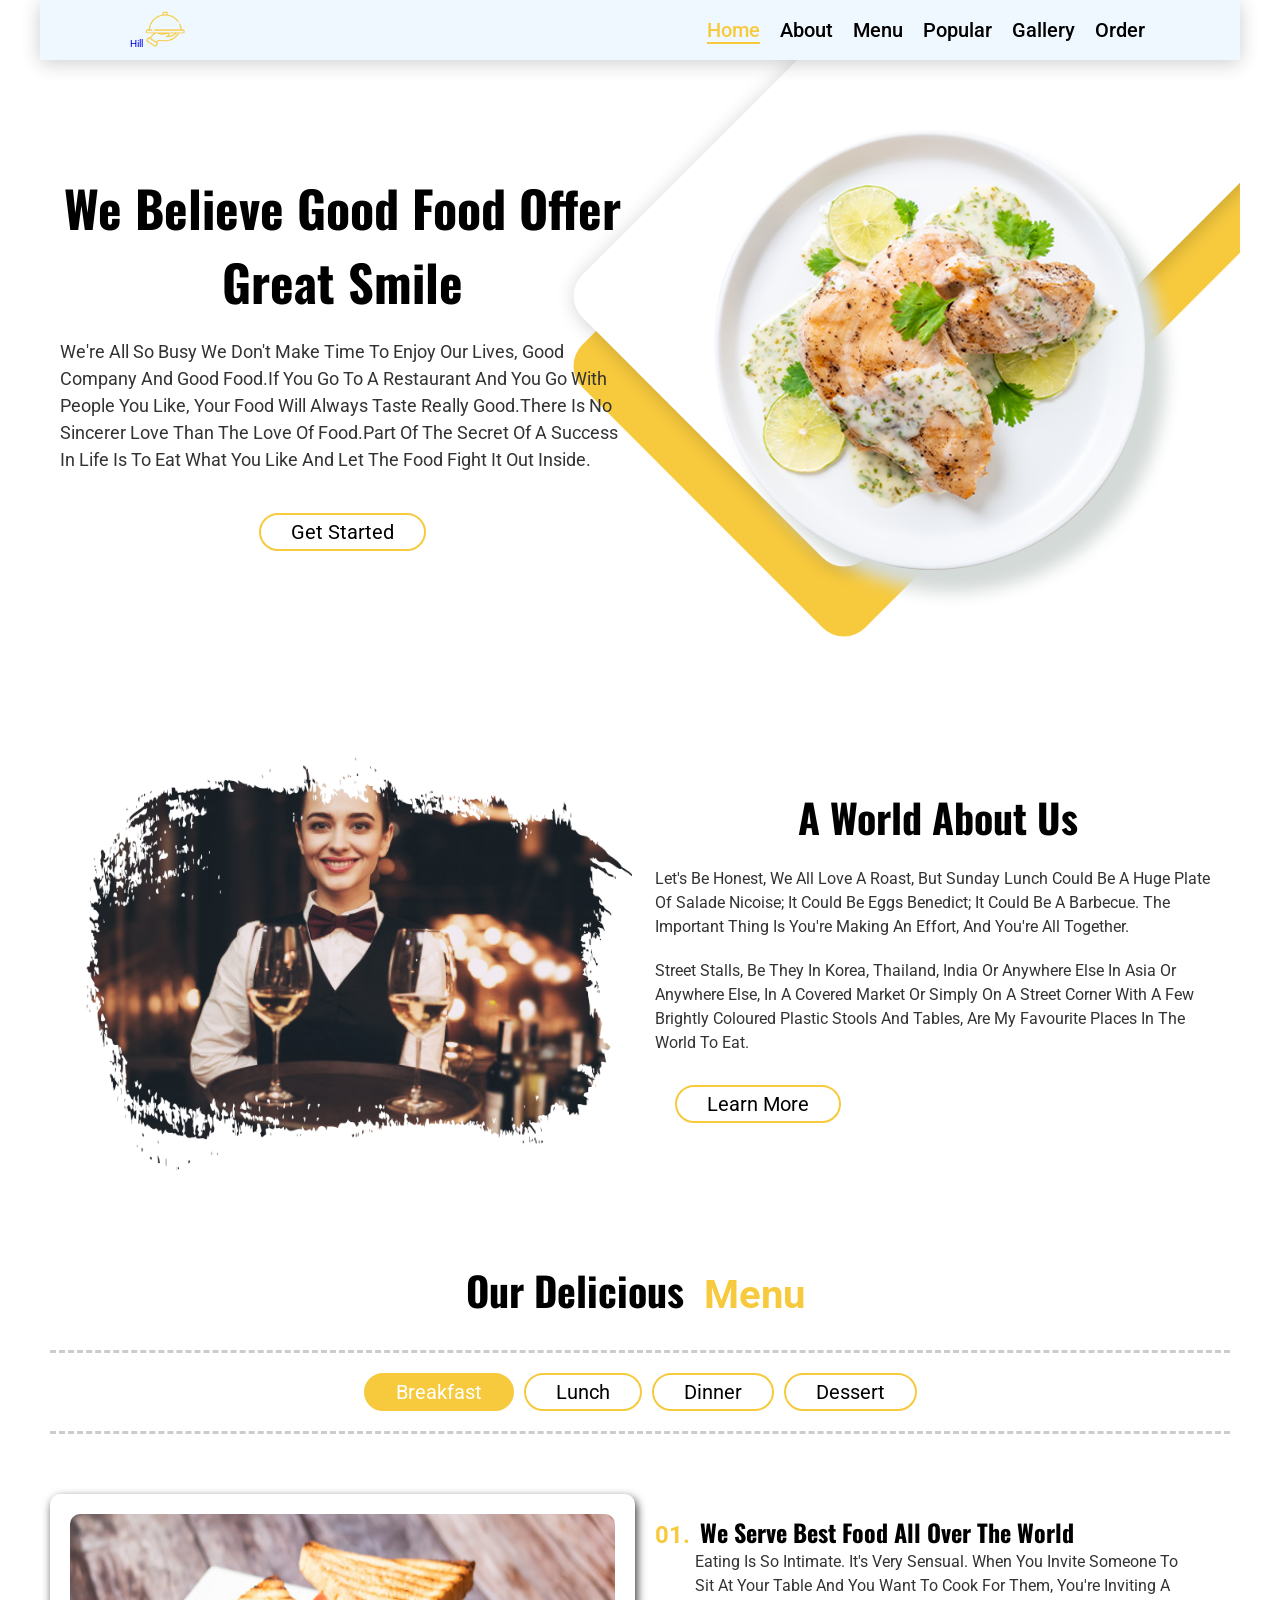
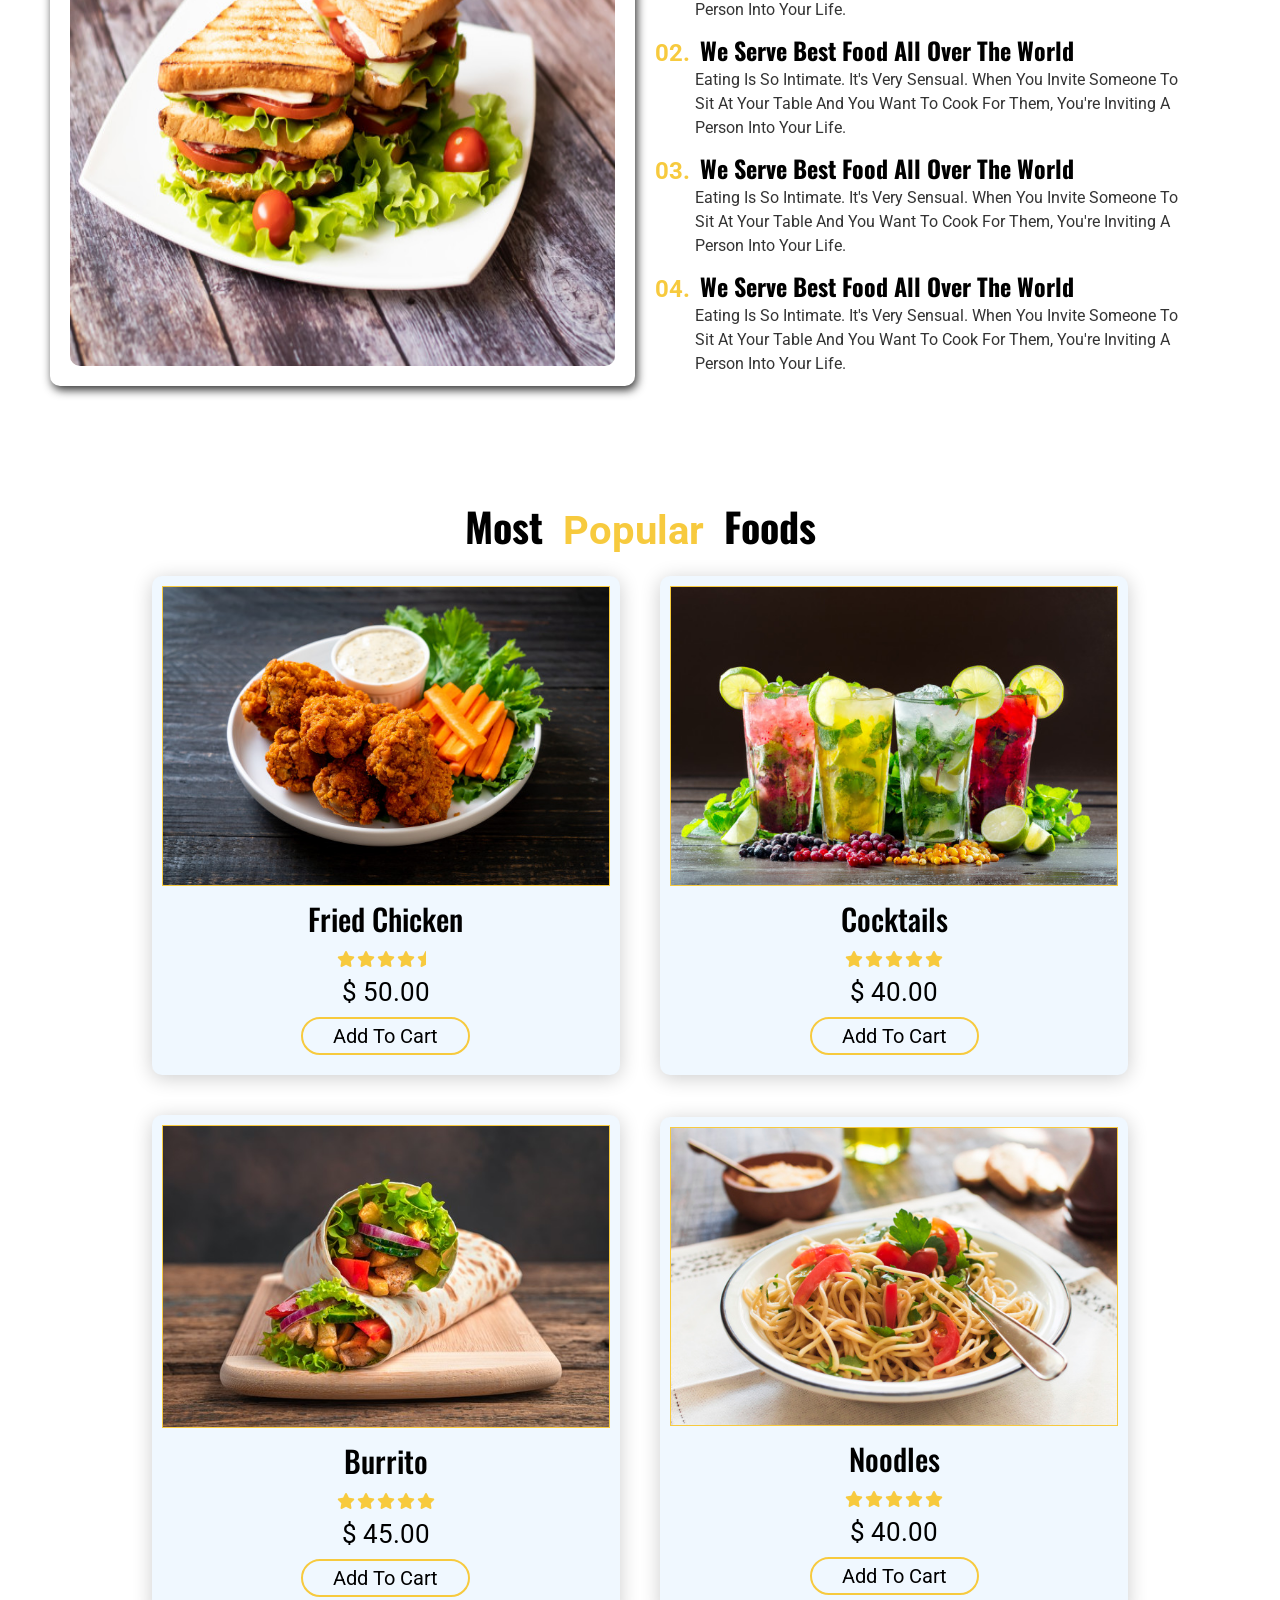
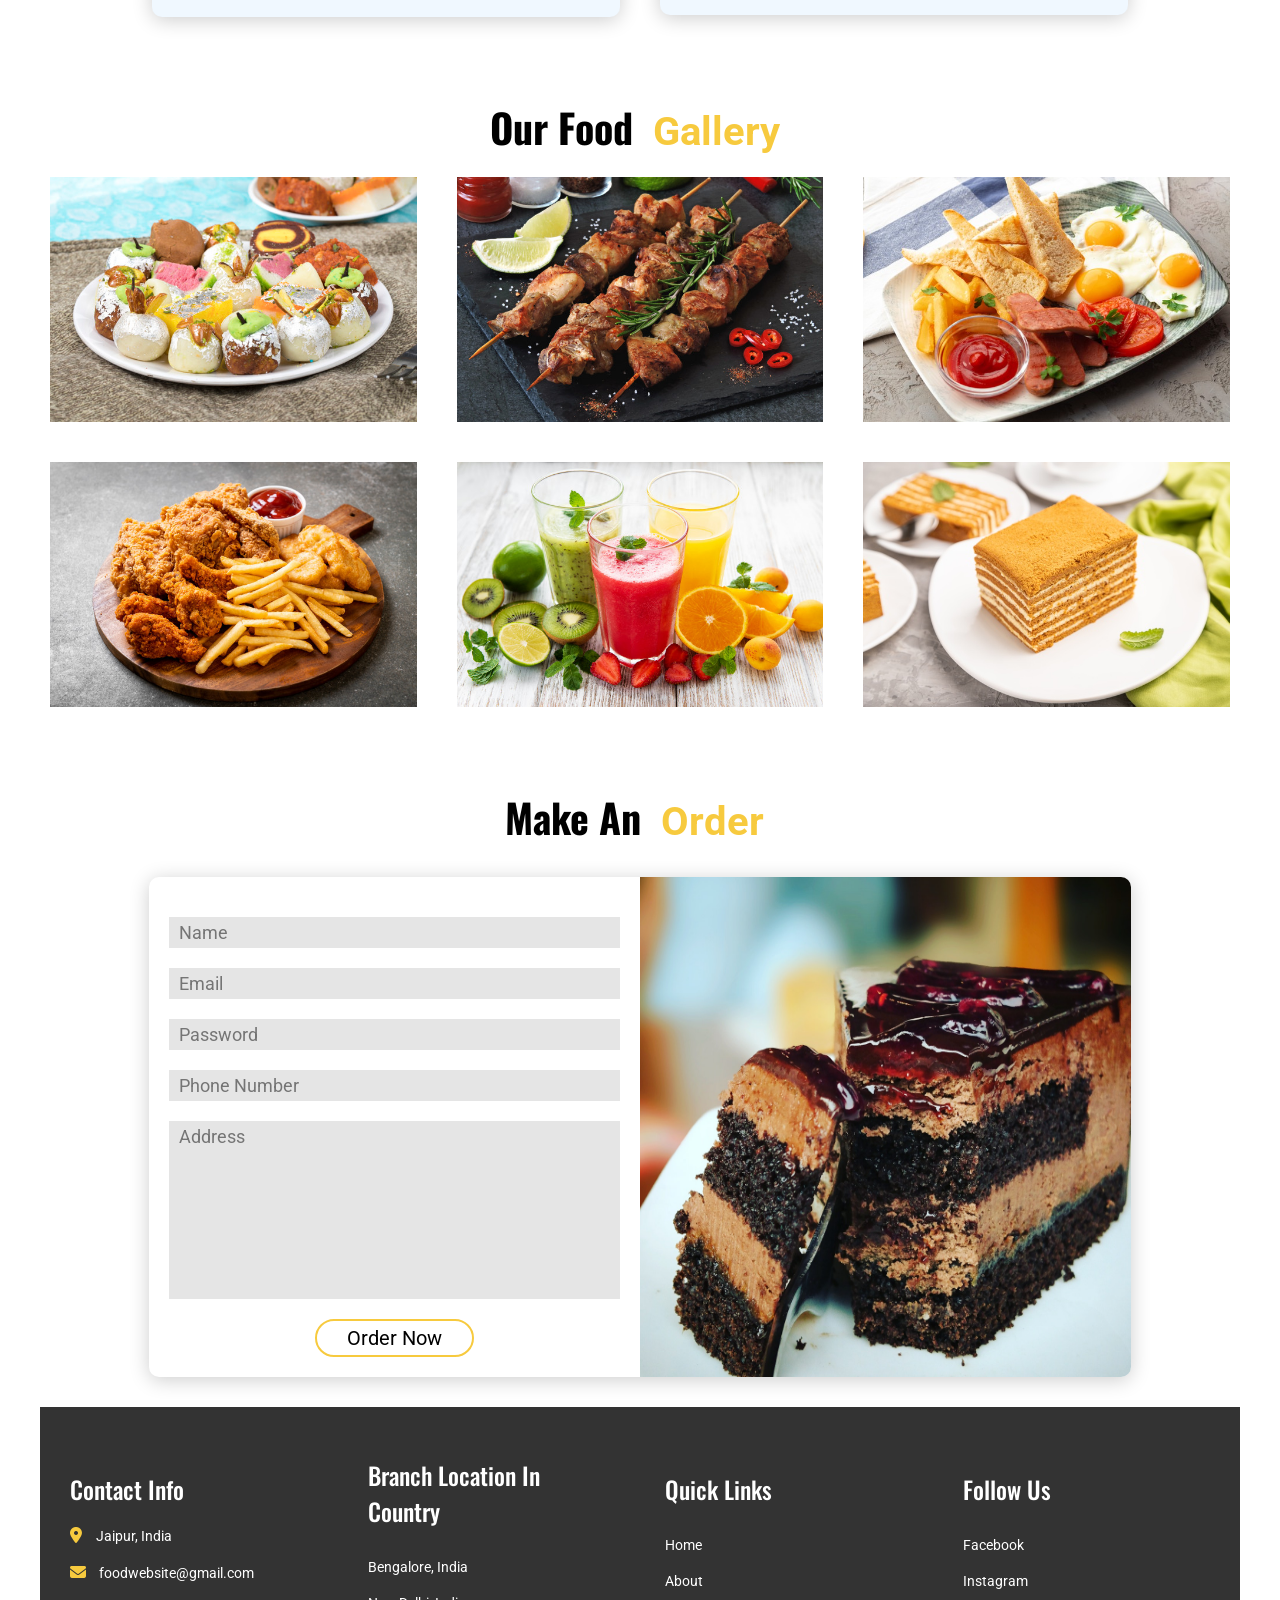
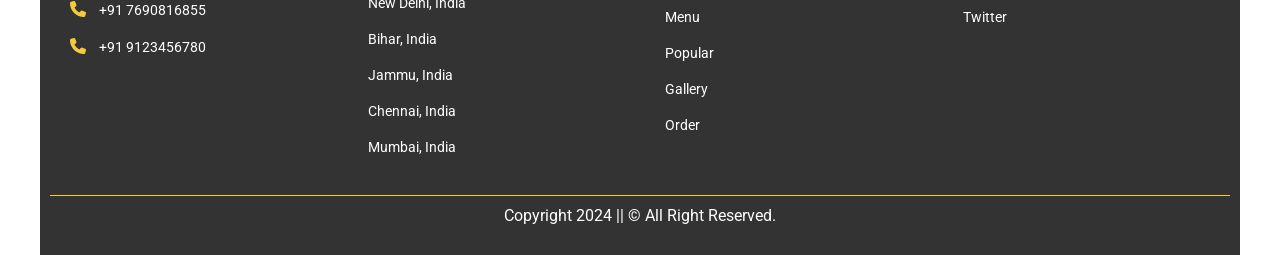
==== index.html @ 7f51686d "Add files via upload" ====
<!DOCTYPE html>
<html lang="en">
  <head>
    <meta charset="UTF-8" />
    <meta http-equiv="X-UA-Compatible" content="IE=edge" />
    <meta name="viewport" content="width=device-width, initial-scale=1.0" />
    <title>Food-website</title>
    <link
      rel="shortcut icon"
      href="./images/title-logo.png"
      type="image/x-icon"
    />

    <!-- ----linked font awesome cdn---- -->
    <link
      rel="stylesheet"
      href="https://cdnjs.cloudflare.com/ajax/libs/font-awesome/6.1.1/css/all.min.css"
      integrity="sha512-KfkfwYDsLkIlwQp6LFnl8zNdLGxu9YAA1QvwINks4PhcElQSvqcyVLLD9aMhXd13uQjoXtEKNosOWaZqXgel0g=="
      crossorigin="anonymous"
      referrerpolicy="no-referrer"
    />

    <!-- ----linked style.css file---- -->
    <link rel="stylesheet" href="./public/css/style.css" />

    <!-- ----linked media.css file---- -->
    <link rel="stylesheet" href="./public/css/media.css" />
  </head>
  <body>
    <!-- ====markup header element==== -->
    <header class="header">
      <!-- ---header logo--- -->
      <div class="header-logo">
        <a class="active" href="#home"
          >Hill <img src="./images/logo-img.png" alt="logo"
        /></a>
      </div>

      <!-- ---navigation--- -->
      <nav class="navbar">
        <ul>
          <li>
            <a class="active" href="#home">home</a>
          </li>
          <li>
            <a href="#about">About</a>
          </li>
          <li>
            <a href="#menu">Menu</a>
          </li>
          <li>
            <a href="#popular">Popular</a>
          </li>
          <li>
            <a href="#gallery">Gallery</a>
          </li>
          <li>
            <a href="#order">Order</a>
          </li>
        </ul>
      </nav>

      <!-- ---menu bar--- -->
      <div id="menu-bar" class="fas fa-bars"></div>
    </header>

    <!-- ====markup main element==== -->

    <main>
      <!-- ====markup home section==== -->
      <section id="home" class="home">
        <div class="home-desc">
          <h1>We Believe Good Food Offer Great Smile</h1>
          <p>
            We're all so busy we don't make time to enjoy our lives, good
            company and good food.If you go to a restaurant and you go with
            people you like, your food will always taste really good.There is no
            sincerer love than the love of food.Part of the secret of a success
            in life is to eat what you like and let the food fight it out
            inside.
          </p>
          <input type="button" value="get started" />
        </div>

        <div class="home-image">
          <img src="./images/home-img.png" alt="Net Error" />
        </div>
      </section>

      <!-- ====markup about section==== -->
      <section id="about" class="about">
        <div class="about-image">
          <img src="./images/about-frame-img.png" alt="" />
        </div>

        <div class="about-desc">
          <h2>A world about us</h2>
          <p>
            Let's be honest, we all love a roast, but Sunday lunch could be a
            huge plate of salade nicoise; it could be eggs benedict; it could be
            a barbecue. The important thing is you're making an effort, and
            you're all together.
          </p>
          <p>
            Street stalls, be they in Korea, Thailand, India or anywhere else in
            Asia or anywhere else, in a covered market or simply on a street
            corner with a few brightly coloured plastic stools and tables, are
            my favourite places in the world to eat.
          </p>

          <input type="button" value="learn more" />
        </div>
      </section>

      <!-- ====markup about section==== -->
      <section id="menu" class="menu">
        <h2>our delicious <span>menu</span></h2>
        <div class="catagory">
          <input type="button" class="active" value="breakfast" />
          <input type="button" value="lunch" />
          <input type="button" value="dinner" />
          <input type="button" value="dessert" />
        </div>

        <div class="catagory-img">
          <img id="c-img" src="./images/menu-lunch.jpg" alt="Net Error" />
        </div>

        <!-- ---info content 01--- -->
        <div class="menu-content">
          <div class="info">
            <h3><span>01.</span>we serve best food all over the world</h3>
            <p>
              Eating is so intimate. It's very sensual. When you invite someone
              to sit at your table and you want to cook for them, you're
              inviting a person into your life.
            </p>
          </div>

          <!-- ---info content 02--- -->
          <div class="info">
            <h3><span>02.</span>we serve best food all over the world</h3>
            <p>
              Eating is so intimate. It's very sensual. When you invite someone
              to sit at your table and you want to cook for them, you're
              inviting a person into your life.
            </p>
          </div>

          <!-- ---info content 03--- -->
          <div class="info">
            <h3><span>03.</span>we serve best food all over the world</h3>
            <p>
              Eating is so intimate. It's very sensual. When you invite someone
              to sit at your table and you want to cook for them, you're
              inviting a person into your life.
            </p>
          </div>

          <!-- ---info content 04--- -->
          <div class="info">
            <h3><span>04.</span>we serve best food all over the world</h3>
            <p>
              Eating is so intimate. It's very sensual. When you invite someone
              to sit at your table and you want to cook for them, you're
              inviting a person into your life.
            </p>
          </div>
        </div>
      </section>

      <!-- ====markup popular section==== -->
      <section id="popular" class="popular">
        <h2>Most <span>Popular</span> Foods</h2>

        <div class="popular-content">
          <!-- ---card 01--- -->
          <div class="p-card">
            <img src="./images/product-1.jpg" alt="Net Error" />
            <h4>Fried Chicken</h4>
            <div class="review">
              <i class="fas fa-star"></i>
              <i class="fas fa-star"></i>
              <i class="fas fa-star"></i>
              <i class="fas fa-star"></i>
              <i class="fas fa-star-half"></i>
            </div>
            <p class="price">$ 50.00</p>
            <input type="button" value="add to cart" />
          </div>

          <!-- ---card 02--- -->
          <div class="p-card">
            <img src="./images/product-2.jpg" alt="Net Error" />
            <h4>Cocktails</h4>
            <div class="review">
              <i class="fas fa-star"></i>
              <i class="fas fa-star"></i>
              <i class="fas fa-star"></i>
              <i class="fas fa-star"></i>
              <i class="fas fa-star"></i>
            </div>
            <p class="price">$ 40.00</p>
            <input type="button" value="add to cart" />
          </div>

          <!-- ---card 03--- -->
          <div class="p-card">
            <img src="./images/product-3.jpg" alt="Net Error" />
            <h4>Burrito</h4>
            <div class="review">
              <i class="fas fa-star"></i>
              <i class="fas fa-star"></i>
              <i class="fas fa-star"></i>
              <i class="fas fa-star"></i>
              <i class="fas fa-star"></i>
            </div>
            <p class="price">$ 45.00</p>
            <input type="button" value="add to cart" />
          </div>

          <!-- ---card 04--- -->
          <div class="p-card">
            <img src="./images/product-4.jpg" alt="Net Error" />
            <h4>Noodles</h4>
            <div class="review">
              <i class="fas fa-star"></i>
              <i class="fas fa-star"></i>
              <i class="fas fa-star"></i>
              <i class="fas fa-star"></i>
              <i class="fas fa-star"></i>
            </div>
            <p class="price">$ 40.00</p>
            <input type="button" value="add to cart" />
          </div>
        </div>
      </section>

      <!-- ====markup gallery section==== -->
      <section id="gallery" class="gallery">
        <h2>our food <span>gallery</span></h2>

        <div class="gallery-content">
          <!-- ---gallery card 01--- -->
          <div class="g-card">
            <img src="./images/img1.jpg" alt="Net Error" />
            <h3>Best Sweets</h3>
          </div>

          <!-- ---gallery card 02--- -->
          <div class="g-card">
            <img src="./images/img2.jpg" alt="Net Error" />
            <h3>Best Beef</h3>
          </div>

          <!-- ---gallery card 03--- -->
          <div class="g-card">
            <img src="./images/img3.jpg" alt="Net Error" />
            <h3>Best Breakfast</h3>
          </div>

          <!-- ---gallery card 04--- -->
          <div class="g-card">
            <img src="./images/img4.jpg" alt="Net Error" />
            <h3>Best Chicken</h3>
          </div>

          <!-- ---gallery card 05--- -->
          <div class="g-card">
            <img src="./images/img5.jpg" alt="Net Error" />
            <h3>Best Juices</h3>
          </div>

          <!-- ---gallery card 06--- -->
          <div class="g-card">
            <img src="./images/img6.jpg" alt="Net Error" />
            <h3>Best Desserts</h3>
          </div>
        </div>
      </section>

      <!-- ====markup gallery section==== -->
      <section id="order" class="order">
        <h2>make an <span>order</span></h2>

        <div class="order-content">
          <form action="#" class="order-form" autocomplete="off">
            <input type="text" placeholder="name" required />
            <input type="email" placeholder="email" required />
            <input type="password" placeholder="password" required />
            <input type="number" placeholder="phone Number" required />
            <textarea cols="30" rows="8" placeholder="address"></textarea>

            <button type="submit">Order now</button>
          </form>
          <img src="./images/form-img.jpg" alt="Net Error" />
        </div>
      </section>
    </main>

    <!-- ====markup footer element==== -->
    <footer class="footer">
      <div class="contact-info">
        <h4>contact info</h4>
        <p><i class="fas fa-location-dot"></i><span>Jaipur, India</span></p>
        <p>
          <i class="fas fa-envelope"></i> <span>foodwebsite@gmail.com</span>
        </p>
        <p><i class="fas fa-phone"></i> <span>+91 7690816855</span></p>
        <p><i class="fas fa-phone"></i> <span>+91 9123456780</span></p>
      </div>

      <div class="location">
        <h4>branch location in Country</h4>
        <ul>
          <li><a href="#">Bengalore, India</a></li>
          <li><a href="#">New Delhi, India</a></li>
          <li><a href="#">Bihar, India</a></li>
          <li><a href="#">Jammu, India</a></li>
          <li><a href="#">Chennai, India</a></li>
          <li><a href="#">Mumbai, India</a></li>
        </ul>
      </div>

      <div class="quick-links">
        <h4>quick links</h4>
        <ul>
          <li><a href="#home">home</a></li>
          <li><a href="#about">about</a></li>
          <li><a href="#menu">menu</a></li>
          <li><a href="#popular">popular</a></li>
          <li><a href="#gallery">gallery</a></li>
          <li><a href="#order">order</a></li>
        </ul>
      </div>

      <div class="follow-us">
        <h4>follow us</h4>
        <ul>
          <li>
            <a href="https://www.facebook.com" target="blank">facebook</a>
          </li>
          <li>
            <a href="https://www.instagram.com" target="blank">instagram</a>
          </li>
          <li><a href="https://www.twitter.com" target="blank">twitter</a></li>
          <!-- <li>
            <a href="https://www.twitter.com" target="blank">Twitter</a>
          </li> -->
        </ul>
      </div>

      <div class="copyright">
        <p>Copyright 2024 || &copy all right reserved.</p>
      </div>
    </footer>

    <!-- ----linked main.js file---- -->
    <script src="./public/js/main.js"></script>
  </body>
</html>
---- public/css/style.css ----
@import url("https://fonts.googleapis.com/css2?family=Oswald:wght@200;400;500&family=Roboto:wght@100;300;400;500;700&display=swap");
.buttonStyle, .home .home-desc input, .about .about-desc input, .menu .catagory input, .popular .popular-content .p-card input, .order .order-content .order-form button {
  padding: 0.5rem 3rem;
  border: 0.2rem solid #f7ca3e;
  border-radius: 50rem;
  font-size: 2rem;
  color: #000000;
  cursor: pointer;
  text-transform: capitalize;
  background-color: transparent;
  -webkit-transition: all 0.4s linear;
  transition: all 0.4s linear;
}

.buttonStyle:hover, .home .home-desc input:hover, .about .about-desc input:hover, .menu .catagory input:hover, .popular .popular-content .p-card input:hover, .order .order-content .order-form button:hover {
  color: #ffffff;
  background-color: #f7ca3e;
}

.sectionHeading, .menu h2, .popular h2, .gallery h2, .order h2 {
  font-size: 4rem;
  padding: 2rem;
  font-weight: 700;
  text-align: center;
  text-transform: capitalize;
  color: #000000;
}

.sectionHeading span, .menu h2 span, .popular h2 span, .gallery h2 span, .order h2 span {
  padding: 0 1rem;
  color: #f7ca3e;
}

.footerTitle, .footer .contact-info h4, .footer .location h4, .footer .quick-links h4, .footer .follow-us h4 {
  font-size: 2.4rem;
  color: #ffffff;
  font-weight: 500;
  text-align: left;
  text-transform: capitalize;
  padding: 1rem;
}

.footerLink, .footer .location ul li a, .footer .quick-links ul li a, .footer .follow-us ul li a {
  font-size: 1.4rem;
  color: #ffffff;
  text-transform: capitalize;
  -webkit-transition: all 0.4s linear;
  transition: all 0.4s linear;
}

.footerLink:hover, .footer .location ul li a:hover, .footer .quick-links ul li a:hover, .footer .follow-us ul li a:hover {
  color: #f7ca3e;
}

* {
  margin: 0;
  padding: 0;
  -webkit-box-sizing: border-box;
          box-sizing: border-box;
  outline: none;
  border: none;
  font-family: "Roboto", sans-serif;
}

html {
  font-size: 62.5%;
  overflow-x: hidden;
  scroll-behavior: smooth;
  overflow-x: hidden;
}

html::-webkit-scrollbar {
  width: 1.4rem;
}

html::-webkit-scrollbar-track {
  background: rgba(0, 0, 0, 0.2);
}

html::-webkit-scrollbar-thumb {
  background: #f7ca3e;
}

body {
  max-width: 1200px;
  margin: auto;
  background-color: #ffffff;
  position: relative;
  overflow-x: hidden;
}

h1,
h2,
h3,
h4 {
  font-family: "Oswald", sans-serif;
}

a {
  text-decoration: none;
}

a,
button,
input[button],
input[submit] {
  -webkit-transition: all 0.4s linear;
  transition: all 0.4s linear;
}

ul {
  list-style-type: none;
}

section {
  padding: 3rem 1rem;
}

.header {
  max-width: 1200px;
  width: 100%;
  height: 6rem;
  padding: 1rem 8rem;
  background-color: #f0f8ff;
  -webkit-box-shadow: 0 0.3rem 2rem rgba(0, 0, 0, 0.2);
          box-shadow: 0 0.3rem 2rem rgba(0, 0, 0, 0.2);
  display: -webkit-box;
  display: -ms-flexbox;
  display: flex;
  -webkit-box-orient: horizontal;
  -webkit-box-direction: normal;
      -ms-flex-direction: row;
          flex-direction: row;
  -webkit-box-pack: justify;
      -ms-flex-pack: justify;
          justify-content: space-between;
  -webkit-box-align: center;
      -ms-flex-align: center;
          align-items: center;
  gap: 1rem;
  position: fixed;
  top: 0;
  z-index: 100;
}

.header .header-logo {
  text-align: center;
  padding: 0 1rem;
}

.header .header-logo img {
  width: 4rem;
  height: auto;
  cursor: pointer;
}

.header .navbar {
  padding: 0 1rem;
}

.header .navbar ul {
  display: -webkit-box;
  display: -ms-flexbox;
  display: flex;
  -webkit-box-orient: horizontal;
  -webkit-box-direction: normal;
      -ms-flex-direction: row;
          flex-direction: row;
  -webkit-box-pack: center;
      -ms-flex-pack: center;
          justify-content: center;
  -webkit-box-align: center;
      -ms-flex-align: center;
          align-items: center;
  gap: 1rem;
}

.header .navbar ul li {
  text-align: center;
}

.header .navbar ul li a {
  font-size: 2rem;
  text-transform: capitalize;
  margin: 0 0.5rem;
  font-weight: 500;
  color: #000000;
}

.header .navbar ul li a:hover, .header .navbar ul li a.active {
  color: #f7ca3e;
  border-bottom: 0.2rem solid #f7ca3e;
}

.header #menu-bar {
  font-size: 3rem;
  padding: 1rem;
  cursor: pointer;
  display: none;
}

.home {
  margin: 6rem 0;
  display: -ms-grid;
  display: grid;
  -ms-grid-columns: (1fr)12;
      grid-template-columns: repeat(12, 1fr);
  -webkit-box-pack: center;
      -ms-flex-pack: center;
          justify-content: center;
  -webkit-box-align: center;
      -ms-flex-align: center;
          align-items: center;
  gap: 1rem;
  position: relative;
  z-index: 0;
}

.home .home-desc {
  -ms-grid-column: 1;
  -ms-grid-column-span: 6;
  grid-column: 1 / 7;
  text-align: center;
}

.home .home-desc h1 {
  color: #000000;
  padding: 1rem;
  font-size: 5rem;
  font-weight: 700;
  text-transform: capitalize;
  text-align: center;
}

.home .home-desc p {
  color: #333333;
  padding: 1rem;
  font-size: 1.8rem;
  line-height: 1.5;
  text-transform: capitalize;
  text-align: left;
}

.home .home-desc input {
  margin-top: 3rem;
}

.home .home-image {
  grid-column: 7 / -1;
  text-align: center;
}

.home .home-image img {
  width: 100%;
}

.home::after, .home::before {
  content: "";
  position: absolute;
  top: 0;
  right: -6rem;
  background-color: #f7ca3e;
  border-radius: 3rem;
  -webkit-transform: rotate(-45deg);
  height: 40rem;
  width: 70rem;
  z-index: -20;
  -webkit-animation: animate 1.5s linear 1;
          animation: animate 1.5s linear 1;
}

.home::before {
  top: -7rem;
  background-color: #ffffff;
  -webkit-box-shadow: 0 0.3rem 2rem rgba(0, 0, 0, 0.2);
          box-shadow: 0 0.3rem 2rem rgba(0, 0, 0, 0.2);
  z-index: -1;
}

@-webkit-keyframes animate {
  0% {
    -webkit-transform: rotate(50deg) translateY(-40rem);
            transform: rotate(50deg) translateY(-40rem);
  }
}

@keyframes animate {
  0% {
    -webkit-transform: rotate(50deg) translateY(-40rem);
            transform: rotate(50deg) translateY(-40rem);
  }
}

.about {
  display: -ms-grid;
  display: grid;
  -ms-grid-columns: (1fr)12;
      grid-template-columns: repeat(12, 1fr);
  -webkit-box-pack: center;
      -ms-flex-pack: center;
          justify-content: center;
  -webkit-box-align: center;
      -ms-flex-align: center;
          align-items: center;
  gap: 1rem;
  min-height: 50rem;
}

.about .about-image {
  -ms-grid-column: 1;
  -ms-grid-column-span: 6;
  grid-column: 1 / 7;
  height: 100%;
  background-image: url(./../../images/about-img.jpg);
  background-size: cover;
  background-repeat: no-repeat;
  background-position: center;
  background-mix-blend-mode: screen;
}

.about .about-image img {
  display: block;
  width: 100%;
  height: 100%;
}

.about .about-desc {
  grid-column: 7 / -1;
}

.about .about-desc h2 {
  color: #000000;
  padding: 1rem;
  font-size: 4rem;
  font-weight: 700;
  text-transform: capitalize;
  text-align: center;
}

.about .about-desc p {
  color: #333333;
  padding: 1rem;
  font-size: 1.6rem;
  line-height: 1.5;
  text-transform: capitalize;
  text-align: left;
}

.about .about-desc input {
  margin: 2rem 3rem;
}

.menu {
  display: -ms-grid;
  display: grid;
  -ms-grid-columns: (1fr)12;
      grid-template-columns: repeat(12, 1fr);
  -webkit-box-pack: center;
      -ms-flex-pack: center;
          justify-content: center;
  -webkit-box-align: center;
      -ms-flex-align: center;
          align-items: center;
  gap: 1rem;
}

.menu h2 {
  grid-column: 1 / -1;
}

.menu .catagory {
  grid-column: 1 / -1;
  padding: 2rem 0;
  margin-bottom: 5rem;
  border-top: 0.3rem dashed rgba(0, 0, 0, 0.2);
  border-bottom: 0.3rem dashed rgba(0, 0, 0, 0.2);
  text-align: center;
  display: -webkit-box;
  display: -ms-flexbox;
  display: flex;
  -webkit-box-orient: horizontal;
  -webkit-box-direction: normal;
      -ms-flex-direction: row;
          flex-direction: row;
  -webkit-box-pack: center;
      -ms-flex-pack: center;
          justify-content: center;
  -webkit-box-align: center;
      -ms-flex-align: center;
          align-items: center;
  gap: 1rem;
  -ms-flex-wrap: wrap;
      flex-wrap: wrap;
}

.menu .catagory input.active {
  color: #ffffff;
  background-color: #f7ca3e;
}

.menu .catagory-img {
  padding: 2rem;
  -ms-grid-column: 1;
  -ms-grid-column-span: 6;
  grid-column: 1 / 7;
  -webkit-box-shadow: 0.2rem 0.4rem 1rem #333333;
          box-shadow: 0.2rem 0.4rem 1rem #333333;
  border-radius: 1rem;
  height: 100%;
}

.menu .catagory-img img {
  display: block;
  width: 100%;
  height: 100%;
  border-radius: 1rem;
}

.menu .menu-content {
  grid-column: 7 / -1;
  padding: 1rem;
}

.menu .menu-content .info {
  text-align: left;
}

.menu .menu-content .info h3 {
  padding-top: 1rem;
  font-size: 2.4rem;
  color: #000000;
  font-weight: bold;
  text-transform: capitalize;
}

.menu .menu-content .info h3 span {
  color: #f7ca3e;
  padding-right: 1rem;
}

.menu .menu-content .info p {
  color: #333333;
  padding: 1rem;
  font-size: 1.6rem;
  line-height: 1.5;
  text-transform: capitalize;
  text-align: left;
  padding: 0 4rem 0;
}

.popular {
  background-image: -webkit-gradient(linear, left top, left bottom, from(rgba(255, 255, 255, 0.7)), to(rgba(255, 255, 255, 0.7))), url(./../../images/popular-bg.jpg);
  background-image: linear-gradient(rgba(255, 255, 255, 0.7), rgba(255, 255, 255, 0.7)), url(./../../images/popular-bg.jpg);
  background-repeat: no-repeat;
  background-size: content;
  background-position: center;
  background-attachment: fixed;
}

.popular h2 {
  margin-top: 3rem;
}

.popular .popular-content {
  text-align: center;
  display: -ms-grid;
  display: grid;
  -ms-grid-columns: (1fr)12;
      grid-template-columns: repeat(12, 1fr);
  -webkit-box-pack: center;
      -ms-flex-pack: center;
          justify-content: center;
  -webkit-box-align: center;
      -ms-flex-align: center;
          align-items: center;
  gap: 1rem;
  gap: 4rem;
}

.popular .popular-content .p-card {
  padding: 1rem;
  background-color: #f0f8ff;
  -webkit-box-shadow: 0 0.3rem 2rem rgba(0, 0, 0, 0.2);
          box-shadow: 0 0.3rem 2rem rgba(0, 0, 0, 0.2);
  border-radius: 1rem;
  -webkit-transition: all 0.4s linear;
  transition: all 0.4s linear;
}

.popular .popular-content .p-card img {
  display: block;
  width: 100%;
  height: 100%;
  border: 0.1rem solid #f7ca3e;
}

.popular .popular-content .p-card h4 {
  color: #000000;
  padding: 1rem;
  font-size: 3rem;
  font-weight: 500;
  text-transform: capitalize;
  text-align: center;
}

.popular .popular-content .p-card .review {
  text-align: center;
}

.popular .popular-content .p-card .review i {
  color: #f7ca3e;
  font-size: 1.6rem;
}

.popular .popular-content .p-card .price {
  padding: 1rem;
  font-size: 2.6rem;
}

.popular .popular-content .p-card input {
  margin-bottom: 1rem;
}

.popular .popular-content .p-card:hover {
  -webkit-transform: scale(1.02);
          transform: scale(1.02);
  -webkit-box-shadow: 0.4rem 0.8rem 2rem #333333;
          box-shadow: 0.4rem 0.8rem 2rem #333333;
}

.popular .popular-content .p-card:nth-child(odd) {
  -ms-grid-column: 2;
  -ms-grid-column-span: 5;
  grid-column: 2 / 7;
}

.popular .popular-content .p-card:nth-child(even) {
  -ms-grid-column: 7;
  -ms-grid-column-span: 5;
  grid-column: 7 / 12;
}

.gallery .gallery-content {
  display: -ms-grid;
  display: grid;
  -ms-grid-columns: (1fr)12;
      grid-template-columns: repeat(12, 1fr);
  -webkit-box-pack: center;
      -ms-flex-pack: center;
          justify-content: center;
  -webkit-box-align: center;
      -ms-flex-align: center;
          align-items: center;
  gap: 1rem;
  gap: 4rem;
}

.gallery .gallery-content .g-card {
  height: 100%;
  width: 100%;
  overflow: hidden;
  cursor: pointer;
  position: relative;
  -webkit-transition: all 0.4s linear;
  transition: all 0.4s linear;
}

.gallery .gallery-content .g-card img {
  display: block;
  width: 100%;
  height: 100%;
  -o-object-fit: cover;
     object-fit: cover;
}

.gallery .gallery-content .g-card h3 {
  position: absolute;
  top: 120%;
  left: 50%;
  -webkit-transform: translate(-50%, -50%);
          transform: translate(-50%, -50%);
  color: #000000;
  padding: 1rem;
  font-size: 3rem;
  font-weight: 700;
  text-transform: capitalize;
  text-align: center;
  color: #ffffff;
  opacity: 0.5;
  -webkit-transition: all 0.4s linear;
  transition: all 0.4s linear;
}

.gallery .gallery-content .g-card::before {
  content: "";
  position: absolute;
  top: -100%;
  left: 0;
  height: 100%;
  width: 100%;
  background-color: rgba(0, 0, 0, 0.2);
  -webkit-transition: all 0.4s linear;
  transition: all 0.4s linear;
}

.gallery .gallery-content .g-card:hover h3 {
  top: 50%;
  opacity: 1;
  -webkit-transition-delay: 0.2s;
          transition-delay: 0.2s;
}

.gallery .gallery-content .g-card:hover::before {
  top: 0;
}

.gallery .gallery-content .g-card:nth-child(3n + 1) {
  -ms-grid-column: 1;
  -ms-grid-column-span: 4;
  grid-column: 1 / 5;
}

.gallery .gallery-content .g-card:nth-child(3n + 2) {
  -ms-grid-column: 5;
  -ms-grid-column-span: 4;
  grid-column: 5 / 9;
}

.gallery .gallery-content .g-card:nth-child(3n + 3) {
  grid-column: 9 / -1;
}

.order {
  display: -ms-grid;
  display: grid;
  -ms-grid-columns: (1fr)12;
      grid-template-columns: repeat(12, 1fr);
  -webkit-box-pack: center;
      -ms-flex-pack: center;
          justify-content: center;
  -webkit-box-align: center;
      -ms-flex-align: center;
          align-items: center;
  gap: 1rem;
}

.order h2 {
  grid-column: 1 / -1;
}

.order .order-content {
  -ms-grid-column: 2;
  -ms-grid-column-span: 10;
  grid-column: 2 / 12;
  -webkit-box-shadow: 0 0.3rem 2rem rgba(0, 0, 0, 0.2);
          box-shadow: 0 0.3rem 2rem rgba(0, 0, 0, 0.2);
  border-radius: 1rem;
  display: -ms-grid;
  display: grid;
  -ms-grid-columns: (1fr)12;
      grid-template-columns: repeat(12, 1fr);
  -webkit-box-pack: center;
      -ms-flex-pack: center;
          justify-content: center;
  -webkit-box-align: center;
      -ms-flex-align: center;
          align-items: center;
  gap: 1rem;
  gap: 0;
}

.order .order-content .order-form {
  -ms-grid-column: 1;
  -ms-grid-column-span: 6;
  grid-column: 1 / 7;
  padding: 2rem;
  text-align: center;
}

.order .order-content .order-form input,
.order .order-content .order-form textarea {
  display: block;
  width: 100%;
  font-size: 1.8rem;
  padding: 0.5rem 1rem;
  margin: 2rem 0;
  text-transform: inherit;
  background-color: rgba(0, 0, 0, 0.1);
}

.order .order-content .order-form input::-webkit-input-placeholder,
.order .order-content .order-form textarea::-webkit-input-placeholder {
  text-transform: capitalize;
}

.order .order-content .order-form input:-ms-input-placeholder,
.order .order-content .order-form textarea:-ms-input-placeholder {
  text-transform: capitalize;
}

.order .order-content .order-form input::-ms-input-placeholder,
.order .order-content .order-form textarea::-ms-input-placeholder {
  text-transform: capitalize;
}

.order .order-content .order-form input::placeholder,
.order .order-content .order-form textarea::placeholder {
  text-transform: capitalize;
}

.order .order-content .order-form textarea {
  max-width: 100%;
  resize: none;
}

.order .order-content img {
  grid-column: 7 / -1;
  display: block;
  width: 100%;
  height: 100%;
  border-top-right-radius: 1rem;
  border-bottom-right-radius: 1rem;
}

.footer {
  padding: 3rem 1rem;
  background-color: #333333;
  display: -ms-grid;
  display: grid;
  -ms-grid-columns: (1fr)12;
      grid-template-columns: repeat(12, 1fr);
  -webkit-box-pack: center;
      -ms-flex-pack: center;
          justify-content: center;
  -webkit-box-align: center;
      -ms-flex-align: center;
          align-items: center;
  gap: 1rem;
  text-align: left;
}

.footer .contact-info {
  -ms-grid-column: 1;
  -ms-grid-column-span: 3;
  grid-column: 1 / 4;
  padding: 1rem;
  min-height: 32rem;
}

.footer .contact-info p {
  padding: 1rem;
  font-size: 1.4rem;
}

.footer .contact-info p i {
  font-size: 1.6rem;
  color: #f7ca3e;
}

.footer .contact-info p span {
  padding-left: 1rem;
  color: #ffffff;
}

.footer .contact-info p:first-of-type i {
  width: 1.6rem;
}

.footer .contact-info p:first-of-type span {
  text-transform: capitalize;
}

.footer .location {
  -ms-grid-column: 4;
  -ms-grid-column-span: 3;
  grid-column: 4 / 7;
  padding: 1rem;
  min-height: 32rem;
}

.footer .location ul {
  padding: 1rem;
}

.footer .location ul li {
  padding: 1rem 0;
}

.footer .quick-links {
  -ms-grid-column: 7;
  -ms-grid-column-span: 3;
  grid-column: 7 / 10;
  padding: 1rem;
  min-height: 32rem;
}

.footer .quick-links ul {
  padding: 1rem;
}

.footer .quick-links ul li {
  padding: 1rem 0;
}

.footer .follow-us {
  grid-column: 10 / -1;
  padding: 1rem;
  min-height: 32rem;
}

.footer .follow-us ul {
  padding: 1rem;
}

.footer .follow-us ul li {
  padding: 1rem 0;
}

.footer .copyright {
  grid-column: 1 / -1;
  border-top: 0.1rem solid #f7ca3e;
}

.footer .copyright p {
  font-size: 1.6rem;
  color: #ffffff;
  padding-top: 1rem;
  text-transform: capitalize;
  text-align: center;
}

.footer .copyright p span {
  color: #f7ca3e;
  font-weight: 500;
}
---- public/css/media.css ----
.buttonStyle {
  padding: 0.5rem 3rem;
  border: 0.2rem solid #f7ca3e;
  border-radius: 50rem;
  font-size: 2rem;
  color: #000000;
  cursor: pointer;
  text-transform: capitalize;
  background-color: transparent;
  -webkit-transition: all 0.4s linear;
  transition: all 0.4s linear;
}

.buttonStyle:hover {
  color: #ffffff;
  background-color: #f7ca3e;
}

.sectionHeading {
  font-size: 4rem;
  padding: 2rem;
  font-weight: 700;
  text-align: center;
  text-transform: capitalize;
  color: #000000;
}

.sectionHeading span {
  padding: 0 1rem;
  color: #f7ca3e;
}

.footerTitle {
  font-size: 2.4rem;
  color: #ffffff;
  font-weight: 500;
  text-align: left;
  text-transform: capitalize;
  padding: 1rem;
}

.footerLink {
  font-size: 1.4rem;
  color: #ffffff;
  text-transform: capitalize;
  -webkit-transition: all 0.4s linear;
  transition: all 0.4s linear;
}

.footerLink:hover {
  color: #f7ca3e;
}

@media screen and (max-width: 991px) {
  .header {
    padding: 1rem 5rem;
  }
  .menu .catagory-img {
    -ms-grid-column: 1;
    -ms-grid-column-span: 5;
    grid-column: 1 / 6;
  }
  .menu .menu-content {
    grid-column: 6 / -1;
  }
  .gallery .gallery-content {
    gap: 3rem;
  }
  .gallery .gallery-content .g-card:nth-child(2n + 1) {
    -ms-grid-column: 1;
    -ms-grid-column-span: 6;
    grid-column: 1 / 7;
  }
  .gallery .gallery-content .g-card:nth-child(2n + 2) {
    grid-column: 7 / -1;
  }
  .order .order-content {
    grid-column: 1 / -1;
  }
  .order .order-content .order-form {
    -ms-grid-column: 1;
    -ms-grid-column-span: 7;
    grid-column: 1 / 8;
  }
  .order .order-content img {
    grid-column: 8 / -1;
  }
  .footer .contact-info {
    -ms-grid-column: 2;
    -ms-grid-column-span: 5;
    grid-column: 2 / 7;
  }
  .footer .location {
    -ms-grid-column: 7;
    -ms-grid-column-span: 5;
    grid-column: 7 / 12;
  }
  .footer .quick-links {
    -ms-grid-column: 2;
    -ms-grid-column-span: 5;
    grid-column: 2 / 7;
  }
  .footer .follow-us {
    -ms-grid-column: 7;
    -ms-grid-column-span: 5;
    grid-column: 7 / 12;
  }
}

@media screen and (max-width: 768px) {
  html {
    font-size: 55%;
  }
  .header {
    padding: 1rem 3rem;
  }
  .header .navbar {
    padding: 2rem 0;
    display: block;
    width: 40%;
    height: calc(100vh - 6rem);
    background-color: #f0f8ff;
    position: absolute;
    top: 6rem;
    right: -100%;
    z-index: 100;
    border-bottom-left-radius: 50%;
    -webkit-box-shadow: 0 0.3rem 2rem rgba(0, 0, 0, 0.2);
            box-shadow: 0 0.3rem 2rem rgba(0, 0, 0, 0.2);
    -webkit-transition: all 0.4s linear;
    transition: all 0.4s linear;
  }
  .header .navbar.active {
    right: 0;
  }
  .header .navbar ul {
    margin-top: 3rem;
    display: -webkit-box;
    display: -ms-flexbox;
    display: flex;
    -webkit-box-orient: vertical;
    -webkit-box-direction: normal;
        -ms-flex-direction: column;
            flex-direction: column;
    -webkit-box-pack: center;
        -ms-flex-pack: center;
            justify-content: center;
    -webkit-box-align: start;
        -ms-flex-align: start;
            align-items: start;
    gap: 4rem;
  }
  .header .navbar ul li {
    width: 100%;
  }
  .header #menu-bar {
    display: block;
    -webkit-transition: all 0.4s linear;
    transition: all 0.4s linear;
  }
  .header #menu-bar.active {
    -webkit-transform: rotate(90deg);
            transform: rotate(90deg);
    color: #f7ca3e;
  }
  .home .home-desc {
    grid-column: 1 / -1;
  }
  .home .home-desc p {
    text-align: center;
    padding: 1rem 3rem;
  }
  .home .home-image {
    grid-column: 1 / -1;
  }
  .home .home-image img {
    width: 80%;
  }
  .home::after, .home::before {
    display: none;
  }
  .about .about-image {
    grid-column: 1 / -1;
  }
  .about .about-desc {
    grid-column: 1 / -1;
    text-align: center;
  }
  .about .about-desc p {
    text-align: center;
  }
  .menu .catagory-img {
    grid-column: 1 / -1;
  }
  .menu .menu-content {
    grid-column: 1 / -1;
  }
  .popular .popular-content .p-card:nth-child(odd) {
    -ms-grid-column: 2;
    -ms-grid-column-span: 10;
    grid-column: 2 / 12;
  }
  .popular .popular-content .p-card:nth-child(even) {
    -ms-grid-column: 2;
    -ms-grid-column-span: 10;
    grid-column: 2 / 12;
  }
  .gallery .gallery-content {
    gap: 2rem;
  }
  .gallery .gallery-content .g-card:nth-child(n) {
    grid-column: 1 / -1;
  }
  .order .order-content {
    grid-column: 1 / -1;
  }
  .order .order-content .order-form {
    grid-column: 1 / -1;
  }
  .order .order-content img {
    display: none;
  }
  .footer .contact-info {
    min-height: auto;
    grid-column: 1 / -1;
  }
  .footer .location {
    min-height: auto;
    grid-column: 1 / -1;
  }
  .footer .quick-links {
    min-height: auto;
    grid-column: 1 / -1;
  }
  .footer .follow-us {
    min-height: auto;
    grid-column: 1 / -1;
  }
}

@media screen and (max-width: 450px) {
  html {
    font-size: 50%;
  }
  .header {
    padding: 1rem 2rem;
  }
  .header .navbar {
    width: 70%;
  }
}
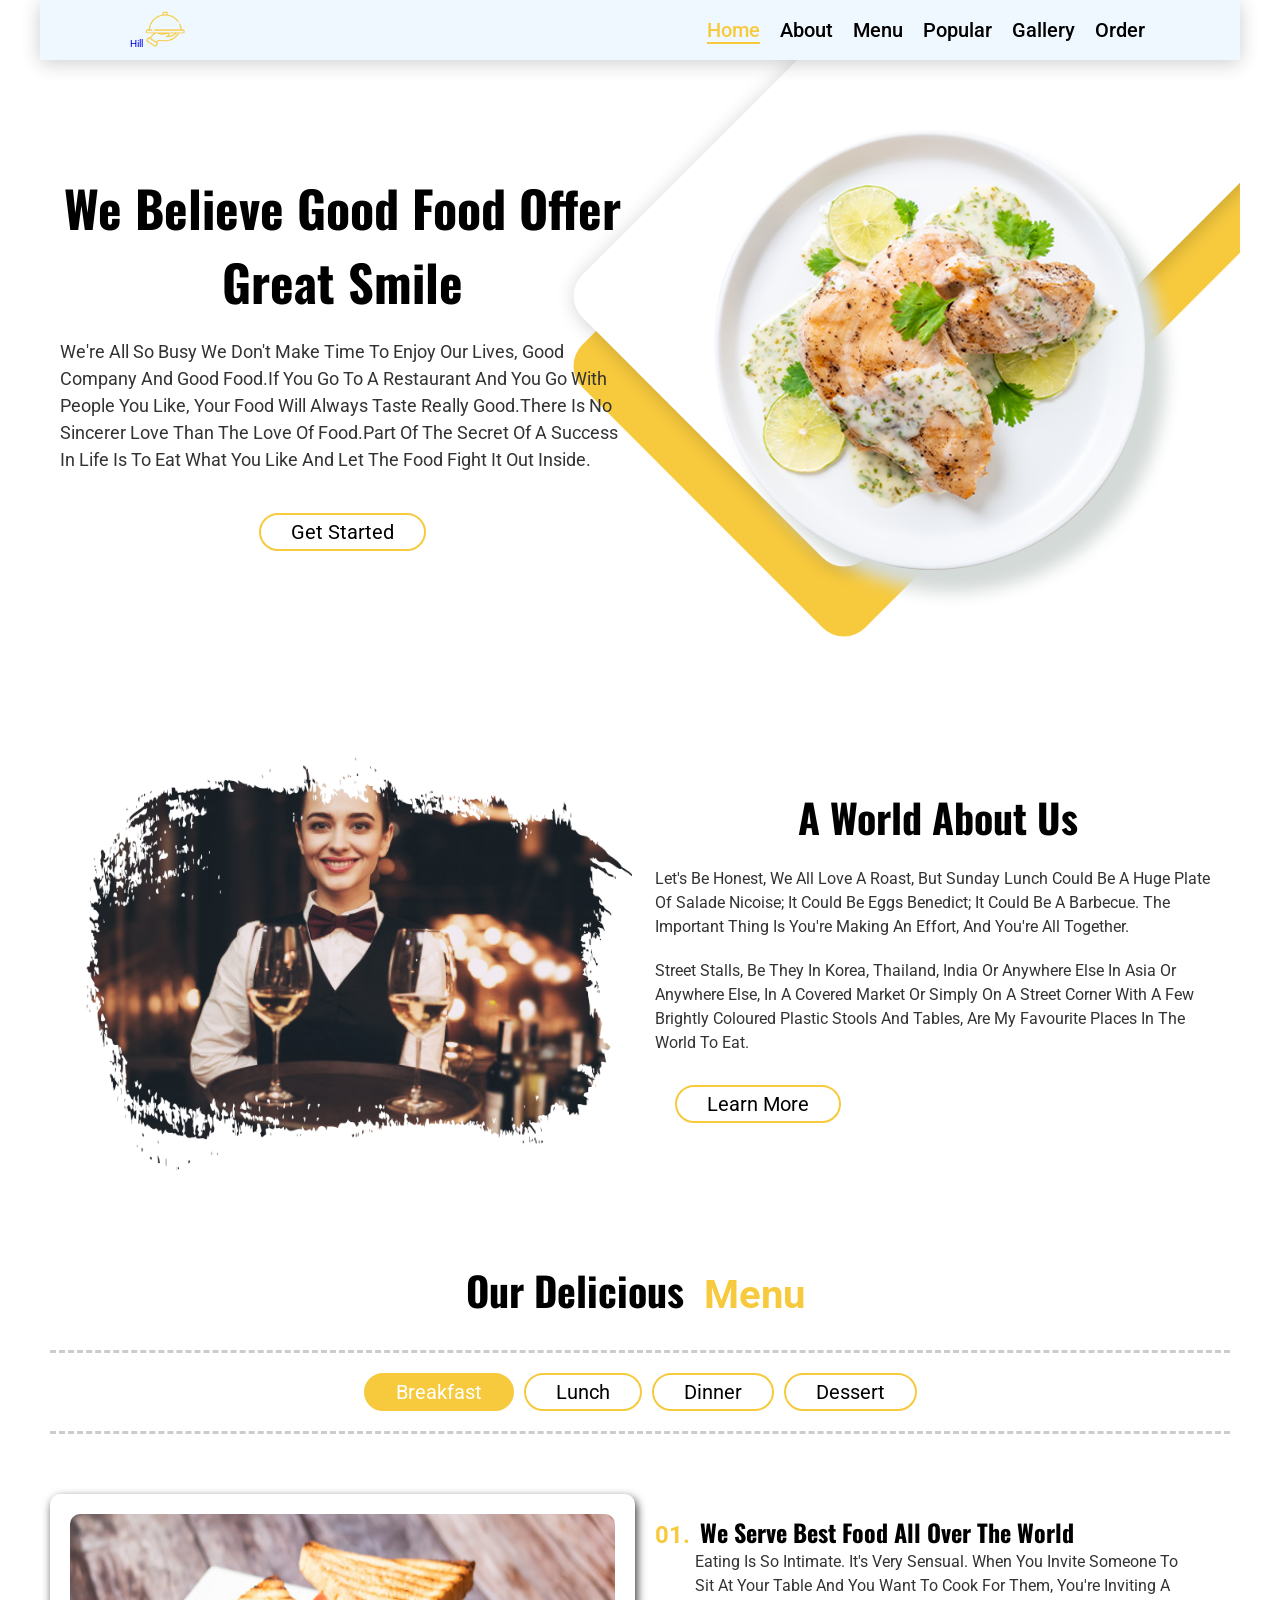
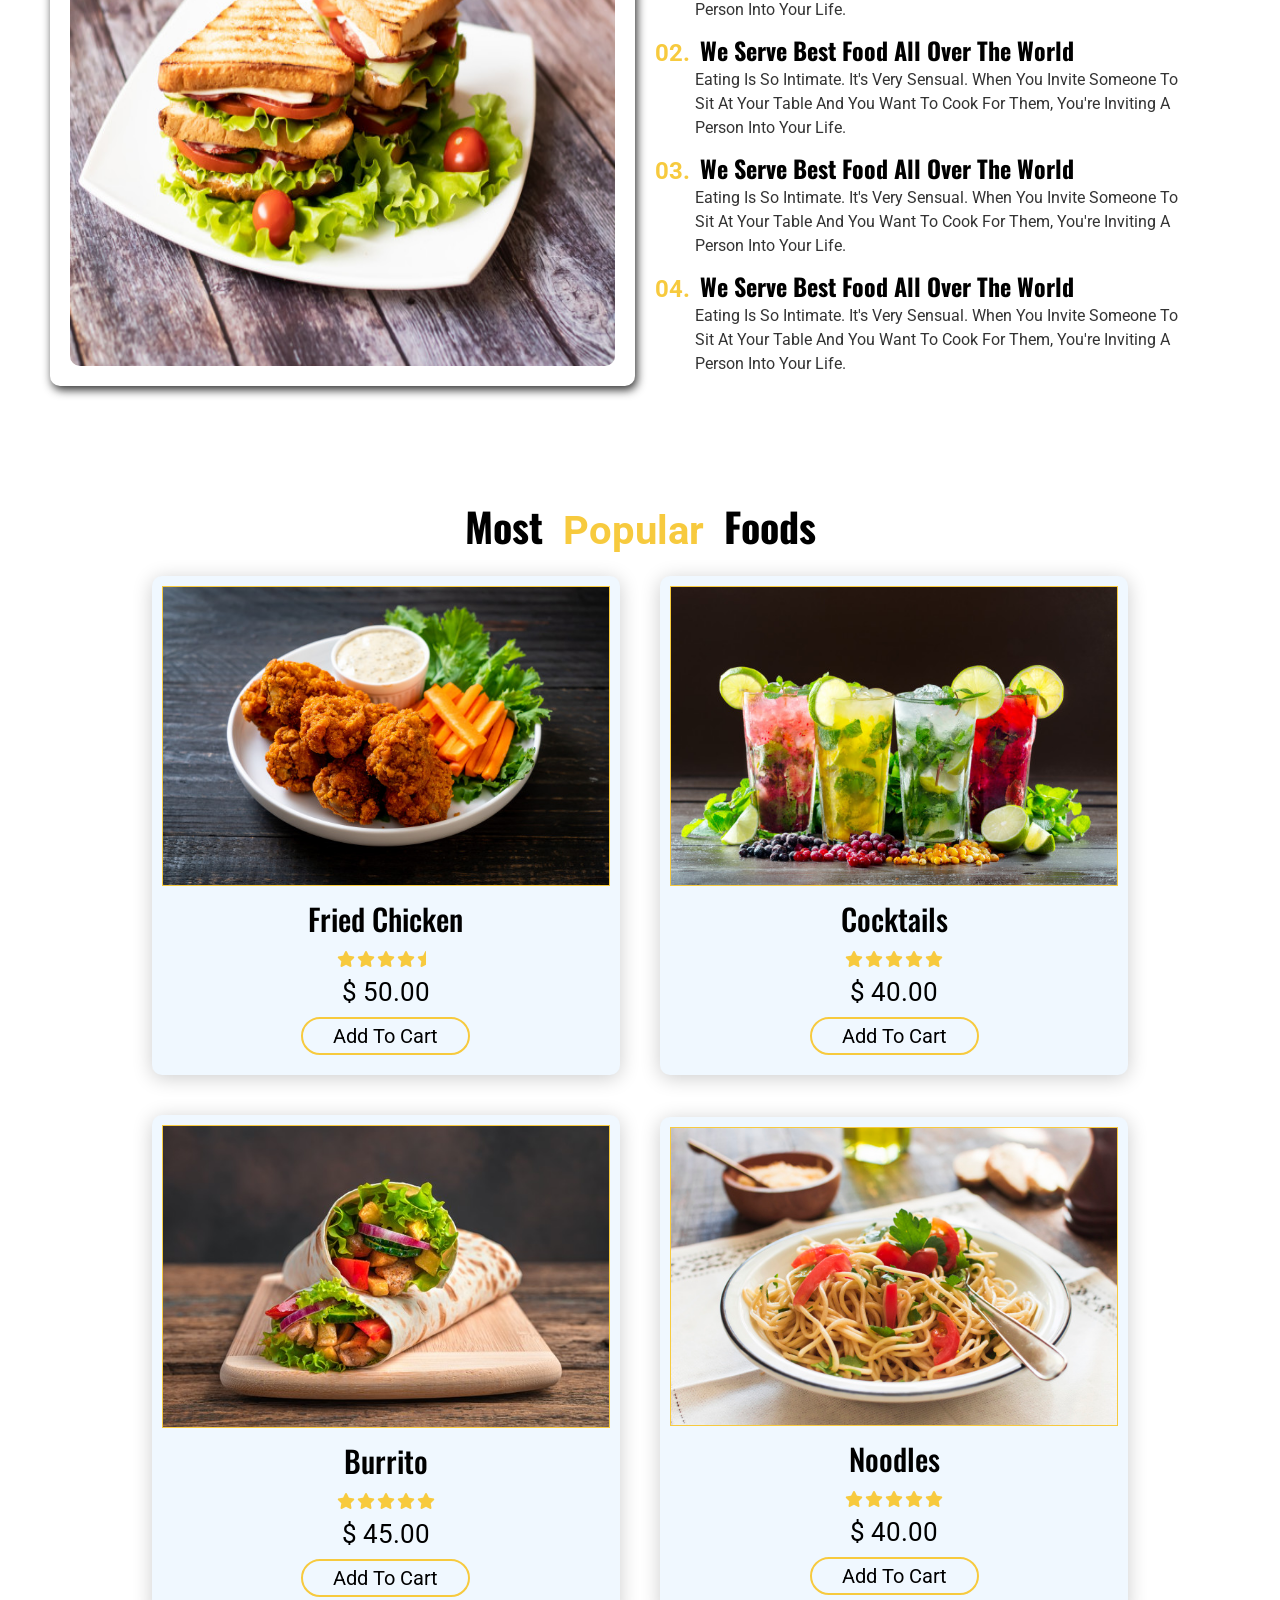
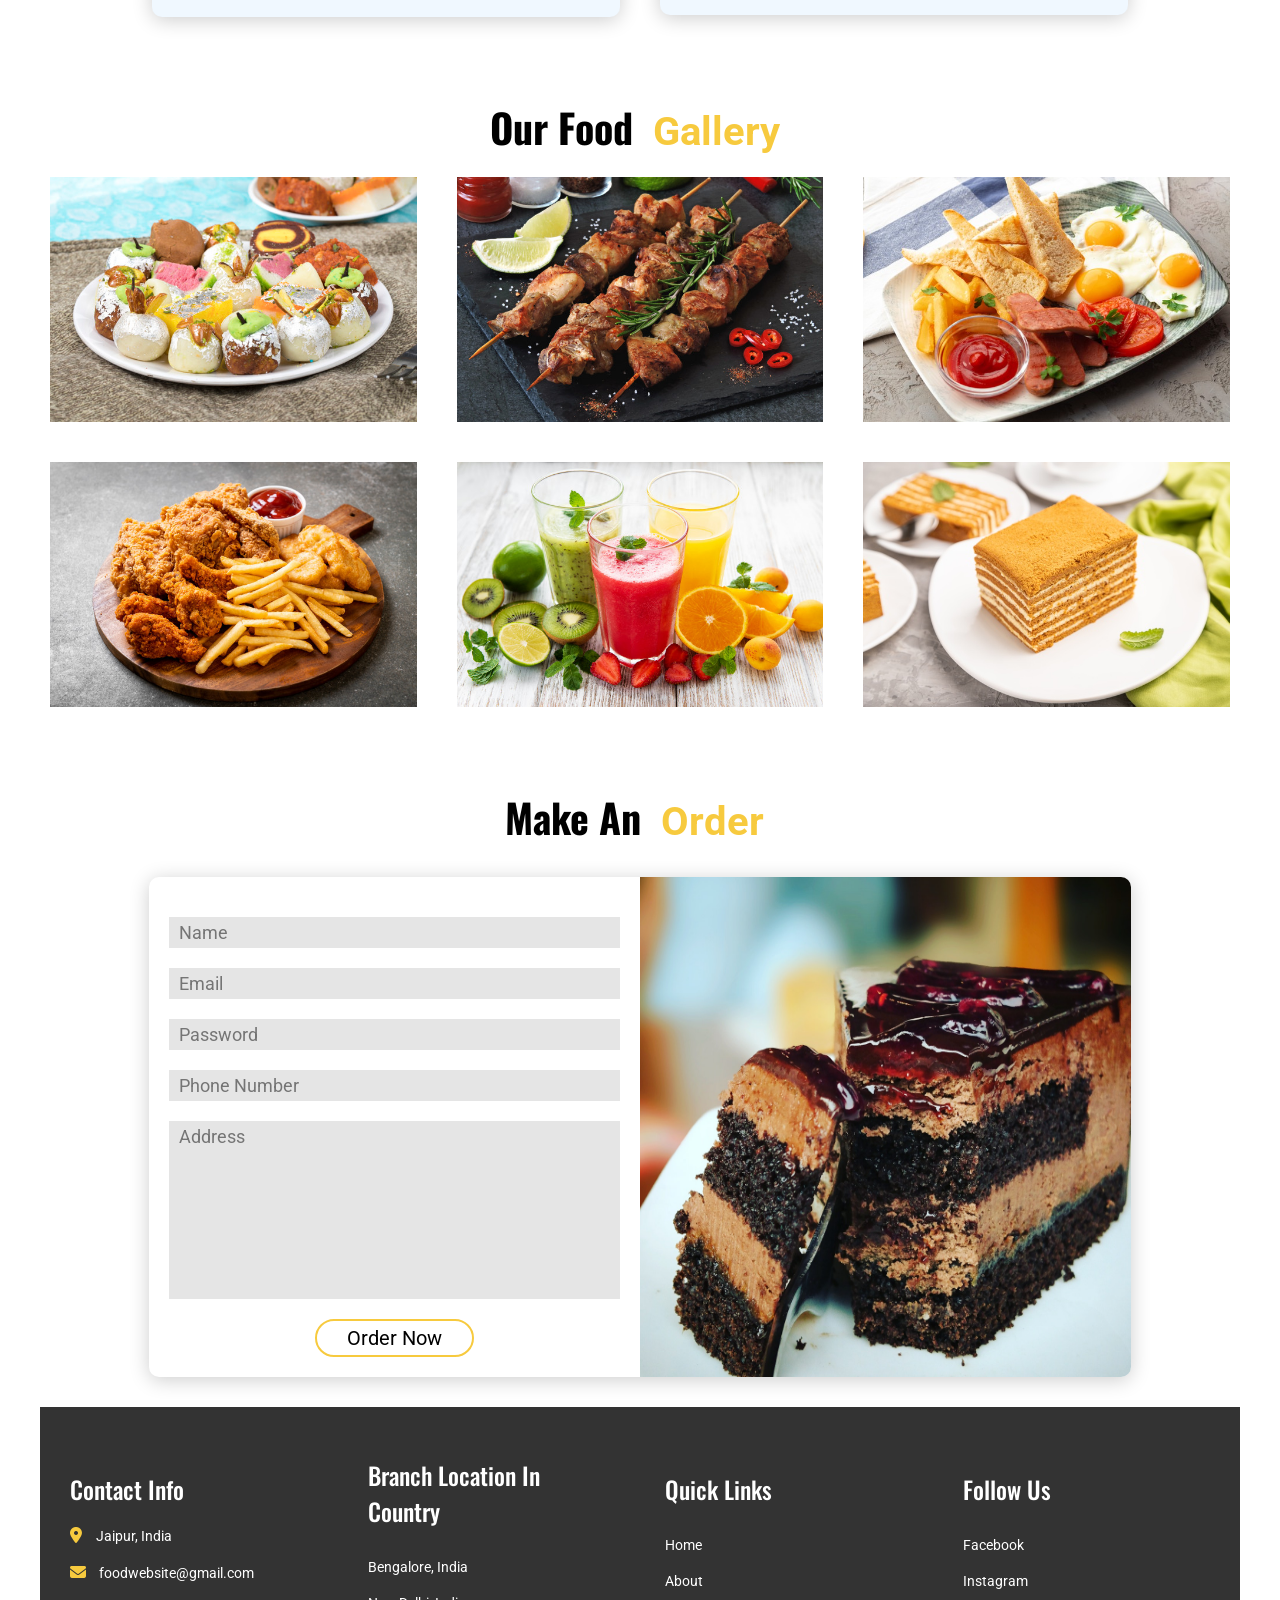
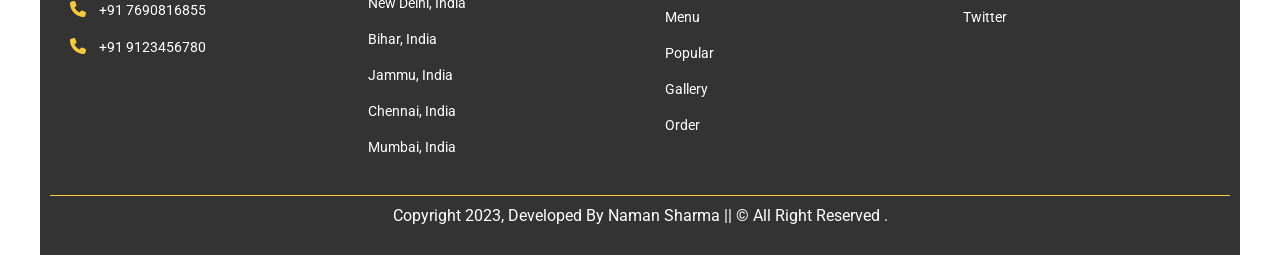
==== commit 1899ac66: "Update index.html" ====
--- a/index.html
+++ b/index.html
@@ -351,7 +351,7 @@
       </div>
 
       <div class="copyright">
-        <p>Copyright 2024 || &copy all right reserved.</p>
+        <p>Copyright 2023, Developed by Naman Sharma || &copy all right reserved .</p>
       </div>
     </footer>
 
